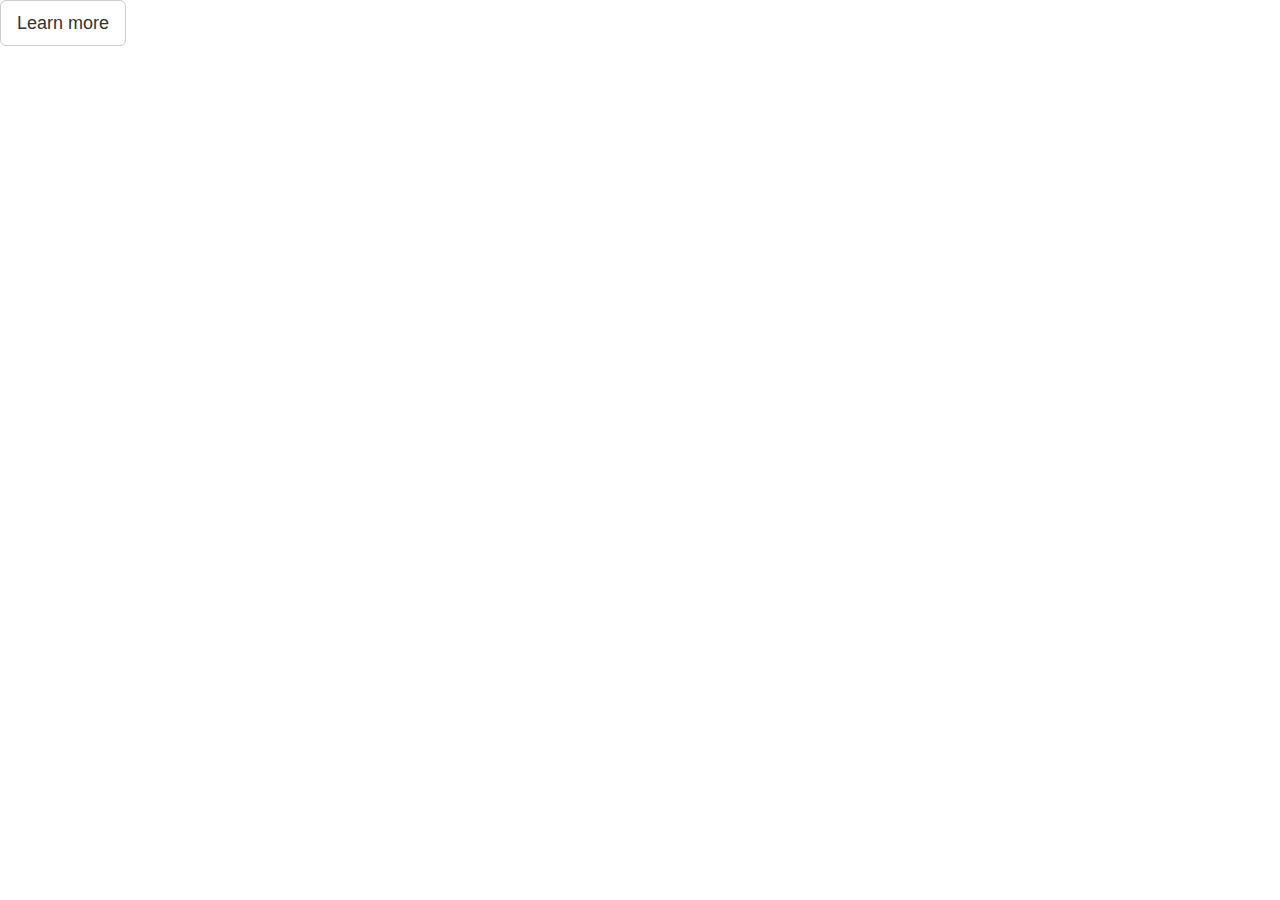
==== index.html @ 2f65ccb6 "ghh" ====
<!DOCTYPE HTML>

<html lang="en">
<head>
	<title>Rebecca</title>
	<meta charset="utf-8">
	<meta name="viewport" content="width=device-width, initial-scale=1">
	<link rel="stylesheet" type="text/css" href="style.css">
	<link rel="stylesheet" href="https://maxcdn.bootstrapcdn.com/bootstrap/3.3.6/css/bootstrap.min.css">
	<script src="https://ajax.googleapis.com/ajax/libs/jquery/1.12.0/jquery.min.js"></script>
	<script src="https://maxcdn.bootstrapcdn.com/bootstrap/3.3.6/js/bootstrap.min.js"></script>
</head>

<body>


<!--PROFIL -->
    <div class="site-wrapper bg-1">
      <div class="site-wrapper-inner">
        <div class="cover-container">
		    <div class="inner cover">
              <a href="#" class="btn btn-lg btn-default">Learn more</a>
          </div>
		</div>
      </div>
    </div>
	




</body>

</html>
---- style.css ----
/* För att inte få saker under navbar */
#profildel{
	margin-top: 6%;
	padding-top:5px;
	margin-bottom: 3%;
	font-family: Century Gothic,CenturyGothic,AppleGothic,sans-serif;
}

.container{
	font-family: Century Gothic,CenturyGothic,AppleGothic,sans-serif;
}

.invisible{
	color: white;
}

/*profilbild*/
#profil{
	float:right;
	margin-right:10%;
	margin-top: 5%;
}

/*texten bredvid profilbilden*/
#profiltext{
	margin-top: 3%;
}

h2{
	padding-bottom: 15px;
	padding-top:15px;
}

.projektbild{
	margin-top:2%;
	width: 80%;
	margin-left: 15%;
	margin-top: 5%;
	margin-bottom:17%;
}

.grey{
	background-color: #3d3d3d;
	color: white;
	margin-top: 6%;
	padding-top:5px;
	margin-bottom: 3%;
}

#engagemangbild{
	width:100%;
	margin-bottom:10%;
}

#footer{
	background-color: #3d3d3d;
	color: white;
	padding: 2%;
}

#last{
	float: center;
}
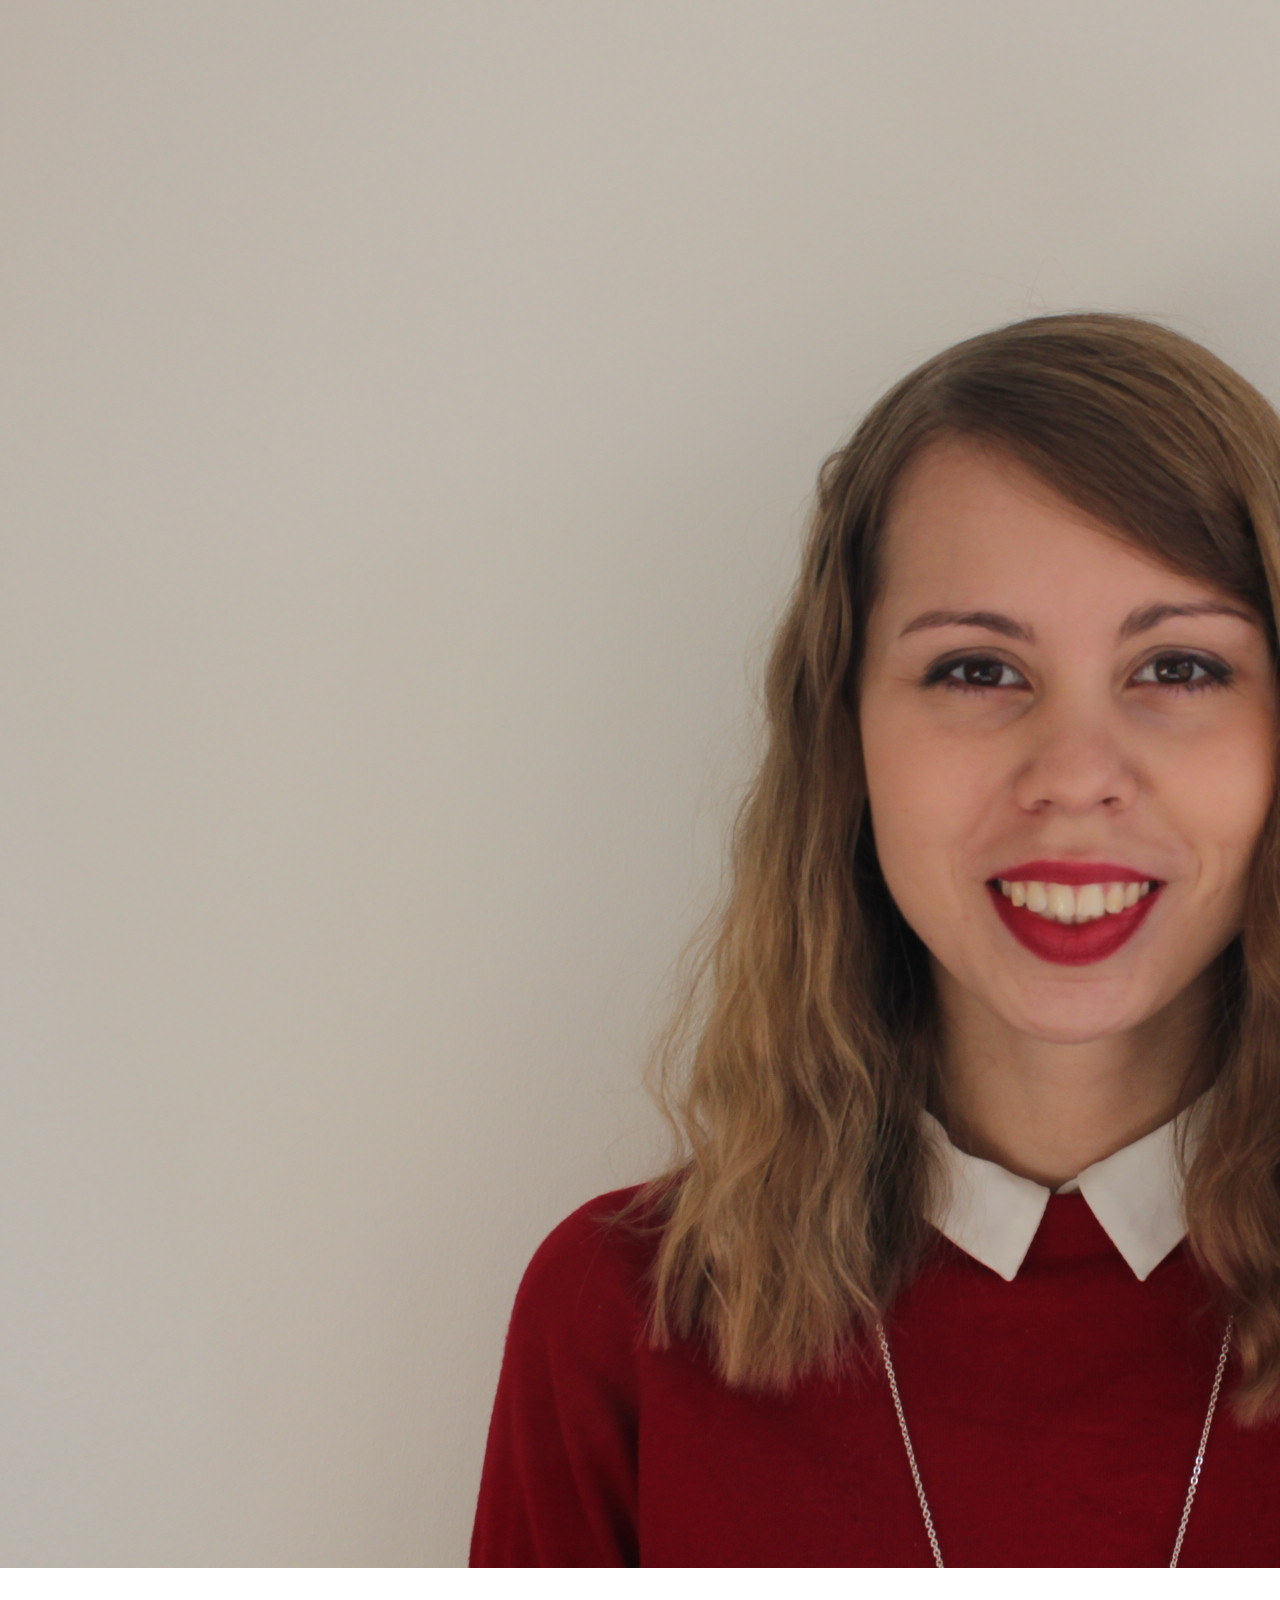
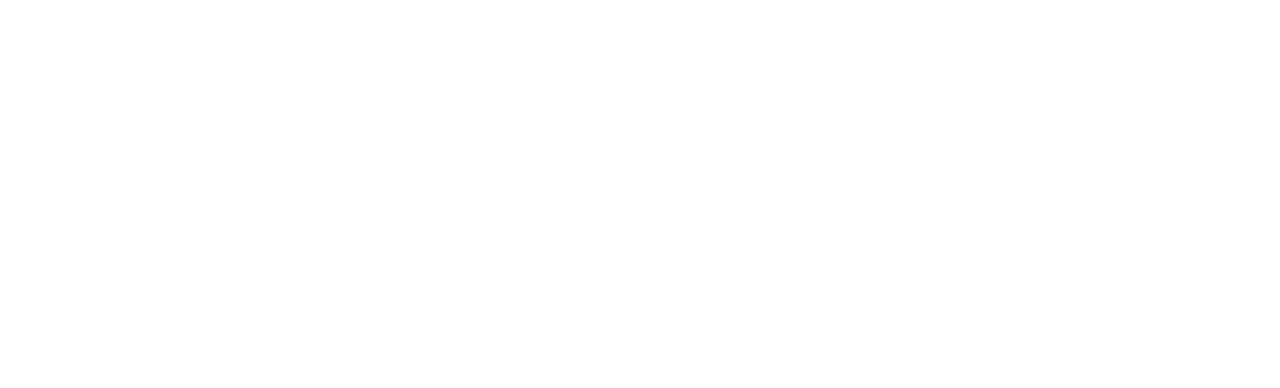
==== commit 30db0ee4: "test" ====
--- a/index.html
+++ b/index.html
@@ -13,20 +13,18 @@
 
 <body>
 
-
-<!--PROFIL -->
-    <div class="site-wrapper bg-1">
-      <div class="site-wrapper-inner">
-        <div class="cover-container">
-		    <div class="inner cover">
-              <a href="#" class="btn btn-lg btn-default">Learn more</a>
-          </div>
+<header class="intro">
+<img src="images/startbild.JPG" id="bg" alt="">
+	<div class="intro-body">
+		<div class="container">
+			<div class="row">
+				<div class="col-md-8 col-md-offset-2"></div>
+					<a class="btn btn-circle page-scroll">
+				</div>
+			</div>
 		</div>
-      </div>
-    </div>
-	
-
-
+	</div>
+</header>
 
 
 </body>
--- a/style.css
+++ b/style.css
@@ -1,3 +1,160 @@
+.bg-1 { 
+    background-image: url("images/startbild.JPG")
+    color: #ffffff;
+}
+
+.intro {
+    display: table;
+    width: 100%;
+    height: auto;
+    padding: 100px 0;
+    text-align: center;
+    color: #fff;
+    background: url('images/startbild.JPG') no-repeat bottom center scroll;
+    background-color: #000;
+    -webkit-background-size: cover;
+    -moz-background-size: cover;
+    background-size: cover;
+    -o-background-size: cover;
+}
+
+.intro .intro-body {
+    display: table-cell;
+    vertical-align: middle;
+
+}
+
+.intro .intro-body .brand-heading {
+    font-size: 40px;
+}
+
+.intro .intro-body .intro-text {
+    font-size: 18px;
+}
+
+@media(min-width:768px) {
+    .intro {
+        height: 100%;
+        padding: 0;
+    }
+
+    .intro .intro-body .brand-heading {
+        font-size: 100px;
+    }
+
+    .intro .intro-body .intro-text {
+        font-size: 26px;
+    }
+}
+
+.btn-circle {
+    width: 70px;
+    height: 70px;
+    margin-top: 350px;
+    padding: 7px 16px;
+    border: 2px solid #fff;
+    border-radius: 100%!important;
+    font-size: 40px;
+    color: #fff;
+    background: 0 0;
+    -webkit-transition: background .3s ease-in-out;
+    -moz-transition: background .3s ease-in-out;
+    transition: background .3s ease-in-out;
+}
+
+.btn-circle:hover,
+.btn-circle:focus {
+    outline: 0;
+    color: #fff;
+    background: rgba(255,255,255,.1);
+}
+
+.btn-circle i.animated {
+    -webkit-transition-property: -webkit-transform;
+    -webkit-transition-duration: 1s;
+    -moz-transition-property: -moz-transform;
+    -moz-transition-duration: 1s;
+}
+
+.btn-circle:hover i.animated {
+    -webkit-animation-name: pulse;
+    -moz-animation-name: pulse;
+    -webkit-animation-duration: 1.5s;
+    -moz-animation-duration: 1.5s;
+    -webkit-animation-iteration-count: infinite;
+    -moz-animation-iteration-count: infinite;
+    -webkit-animation-timing-function: linear;
+    -moz-animation-timing-function: linear;
+}
+
+@-webkit-keyframes pulse {    
+    0% {
+        -webkit-transform: scale(1);
+        transform: scale(1);
+    }
+
+    50% {
+        -webkit-transform: scale(1.2);
+        transform: scale(1.2);
+    }
+
+    100% {
+        -webkit-transform: scale(1);
+        transform: scale(1);
+    }
+}
+
+@-moz-keyframes pulse {    
+    0% {
+        -moz-transform: scale(1);
+        transform: scale(1);
+    }
+
+    50% {
+        -moz-transform: scale(1.2);
+        transform: scale(1.2);
+    }
+
+    100% {
+        -moz-transform: scale(1);
+        transform: scale(1);
+    }
+}
+
+
+
+
+
+
+
+
+
+
+
+
+
+
+
+
+
+
+
+
+
+
+
+
+
+
+
+
+
+
+
+
+
+
+
 /* För att inte få saker under navbar */
 #profildel{
 	margin-top: 6%;
@@ -49,7 +206,8 @@
 
 #engagemangbild{
 	width:100%;
-	margin-bottom:10%;
+	margin-bottom:15%;
+	
 }
 
 #footer{
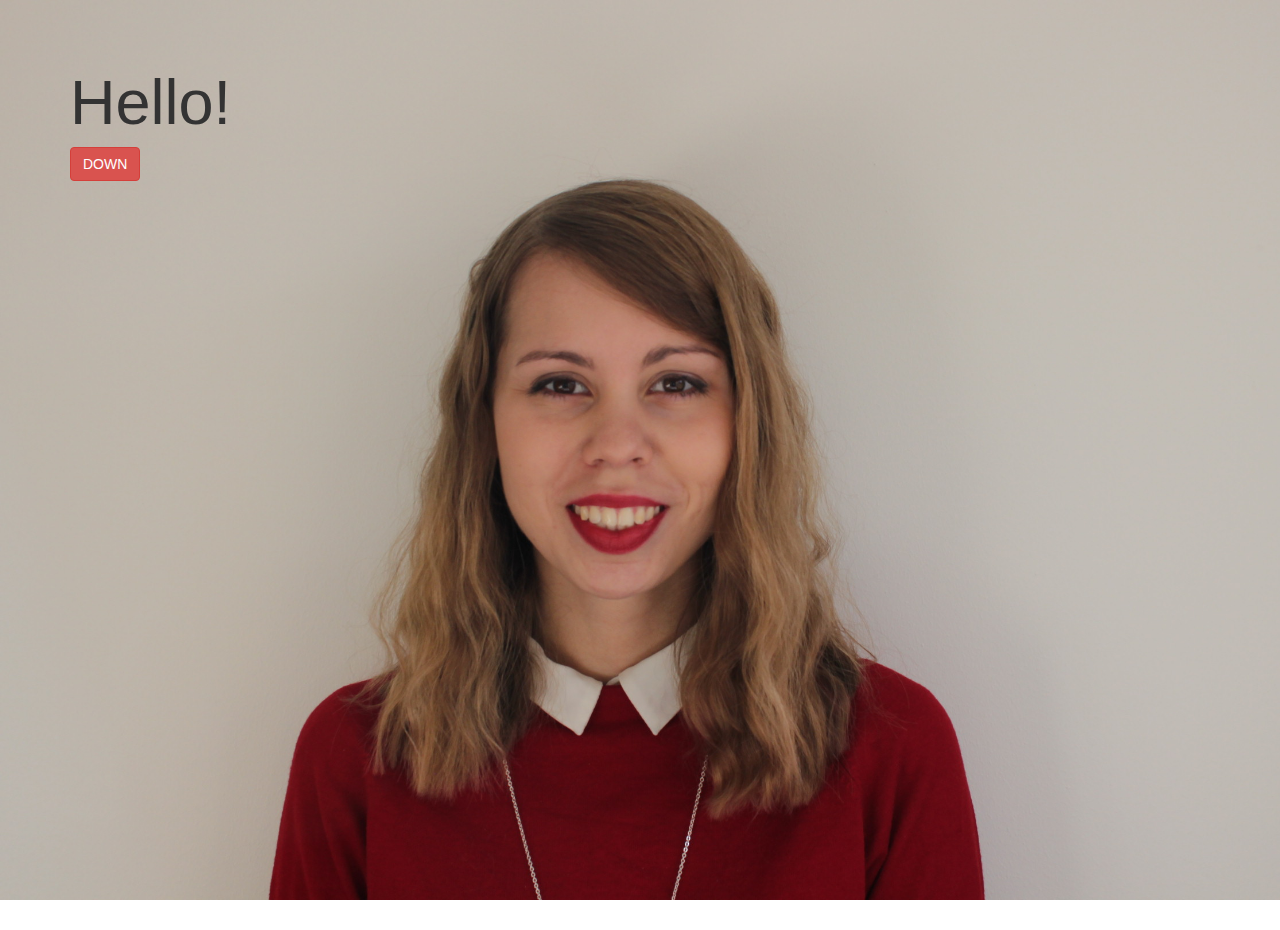
==== commit 230cbc9f: "test" ====
--- a/index.html
+++ b/index.html
@@ -13,18 +13,21 @@
 
 <body>
 
-<header class="intro">
-<img src="images/startbild.JPG" id="bg" alt="">
-	<div class="intro-body">
-		<div class="container">
-			<div class="row">
-				<div class="col-md-8 col-md-offset-2"></div>
-					<a class="btn btn-circle page-scroll">
-				</div>
-			</div>
+<div class="jumbotron">
+  <div class="container">
+    <div class="row">
+		<div class="col-md-12">
+			<h1>Hello!</h1>
 		</div>
 	</div>
-</header>
+	<div class="row">
+		<div class="col-md-12">
+			<button type="button" class="btn btn-danger">DOWN</button>
+		</div>
+	</div>
+		
+  </div>
+</div>
 
 
 </body>
--- a/style.css
+++ b/style.css
@@ -1,131 +1,10 @@
-.bg-1 { 
-    background-image: url("images/startbild.JPG")
-    color: #ffffff;
+
+.jumbotron{
+    height: 100vh;
+	background-image: url('images/startbild.JPG');
+	background-size: cover;
+	background-repeat: no-repeat
 }
-
-.intro {
-    display: table;
-    width: 100%;
-    height: auto;
-    padding: 100px 0;
-    text-align: center;
-    color: #fff;
-    background: url('images/startbild.JPG') no-repeat bottom center scroll;
-    background-color: #000;
-    -webkit-background-size: cover;
-    -moz-background-size: cover;
-    background-size: cover;
-    -o-background-size: cover;
-}
-
-.intro .intro-body {
-    display: table-cell;
-    vertical-align: middle;
-
-}
-
-.intro .intro-body .brand-heading {
-    font-size: 40px;
-}
-
-.intro .intro-body .intro-text {
-    font-size: 18px;
-}
-
-@media(min-width:768px) {
-    .intro {
-        height: 100%;
-        padding: 0;
-    }
-
-    .intro .intro-body .brand-heading {
-        font-size: 100px;
-    }
-
-    .intro .intro-body .intro-text {
-        font-size: 26px;
-    }
-}
-
-.btn-circle {
-    width: 70px;
-    height: 70px;
-    margin-top: 350px;
-    padding: 7px 16px;
-    border: 2px solid #fff;
-    border-radius: 100%!important;
-    font-size: 40px;
-    color: #fff;
-    background: 0 0;
-    -webkit-transition: background .3s ease-in-out;
-    -moz-transition: background .3s ease-in-out;
-    transition: background .3s ease-in-out;
-}
-
-.btn-circle:hover,
-.btn-circle:focus {
-    outline: 0;
-    color: #fff;
-    background: rgba(255,255,255,.1);
-}
-
-.btn-circle i.animated {
-    -webkit-transition-property: -webkit-transform;
-    -webkit-transition-duration: 1s;
-    -moz-transition-property: -moz-transform;
-    -moz-transition-duration: 1s;
-}
-
-.btn-circle:hover i.animated {
-    -webkit-animation-name: pulse;
-    -moz-animation-name: pulse;
-    -webkit-animation-duration: 1.5s;
-    -moz-animation-duration: 1.5s;
-    -webkit-animation-iteration-count: infinite;
-    -moz-animation-iteration-count: infinite;
-    -webkit-animation-timing-function: linear;
-    -moz-animation-timing-function: linear;
-}
-
-@-webkit-keyframes pulse {    
-    0% {
-        -webkit-transform: scale(1);
-        transform: scale(1);
-    }
-
-    50% {
-        -webkit-transform: scale(1.2);
-        transform: scale(1.2);
-    }
-
-    100% {
-        -webkit-transform: scale(1);
-        transform: scale(1);
-    }
-}
-
-@-moz-keyframes pulse {    
-    0% {
-        -moz-transform: scale(1);
-        transform: scale(1);
-    }
-
-    50% {
-        -moz-transform: scale(1.2);
-        transform: scale(1.2);
-    }
-
-    100% {
-        -moz-transform: scale(1);
-        transform: scale(1);
-    }
-}
-
-
-
-
-
-
 
 
 
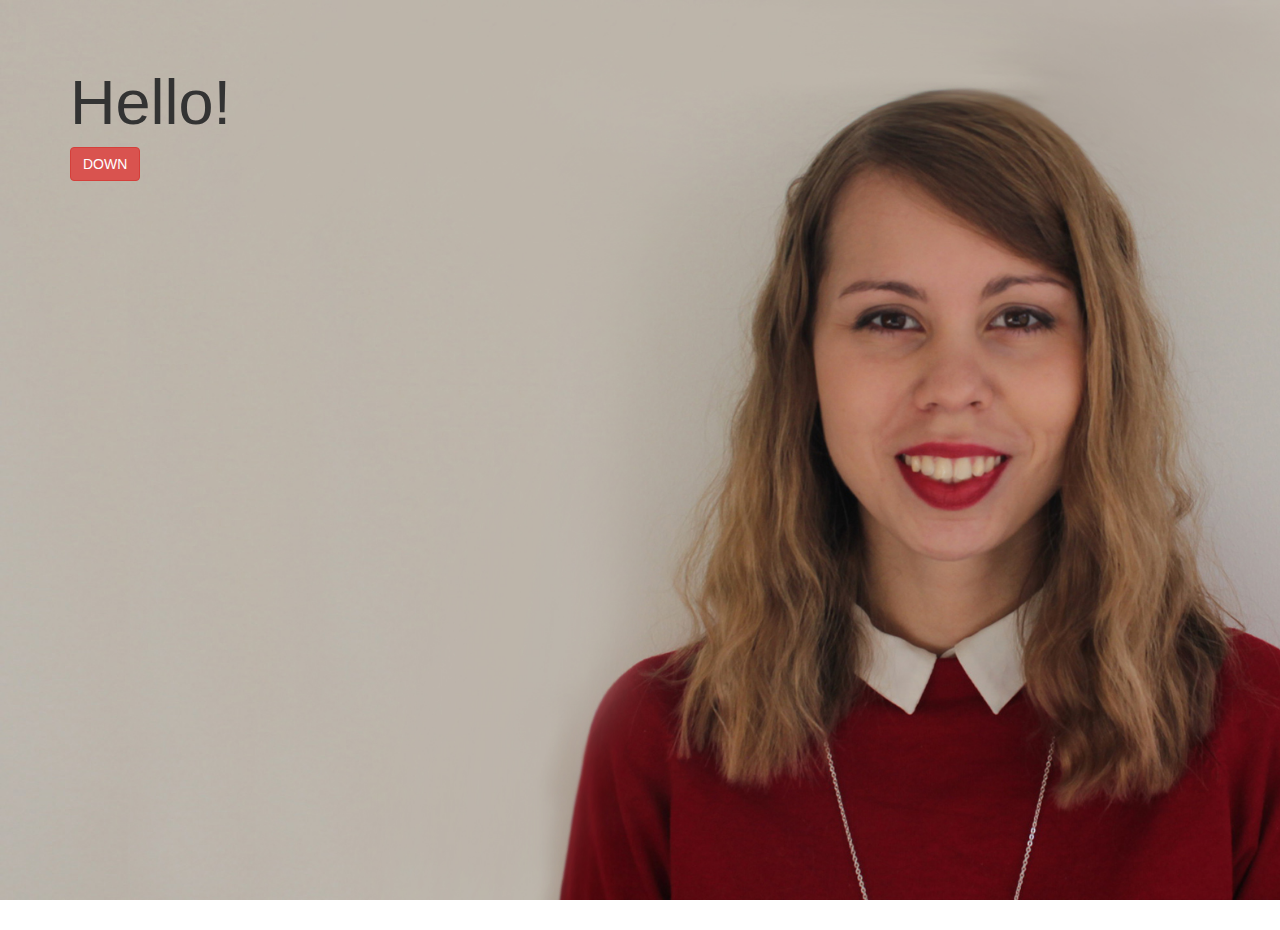
==== commit 6677ecd8: "test" ====
--- a/index.html
+++ b/index.html
@@ -13,7 +13,7 @@
 
 <body>
 
-<div class="jumbotron">
+<div class="jumbotron center-block">
   <div class="container">
     <div class="row">
 		<div class="col-md-12">
--- a/style.css
+++ b/style.css
@@ -3,7 +3,8 @@
     height: 100vh;
 	background-image: url('images/startbild.JPG');
 	background-size: cover;
-	background-repeat: no-repeat
+	justify-content: center;
+	background-repeat: no-repeat;
 }
 
 
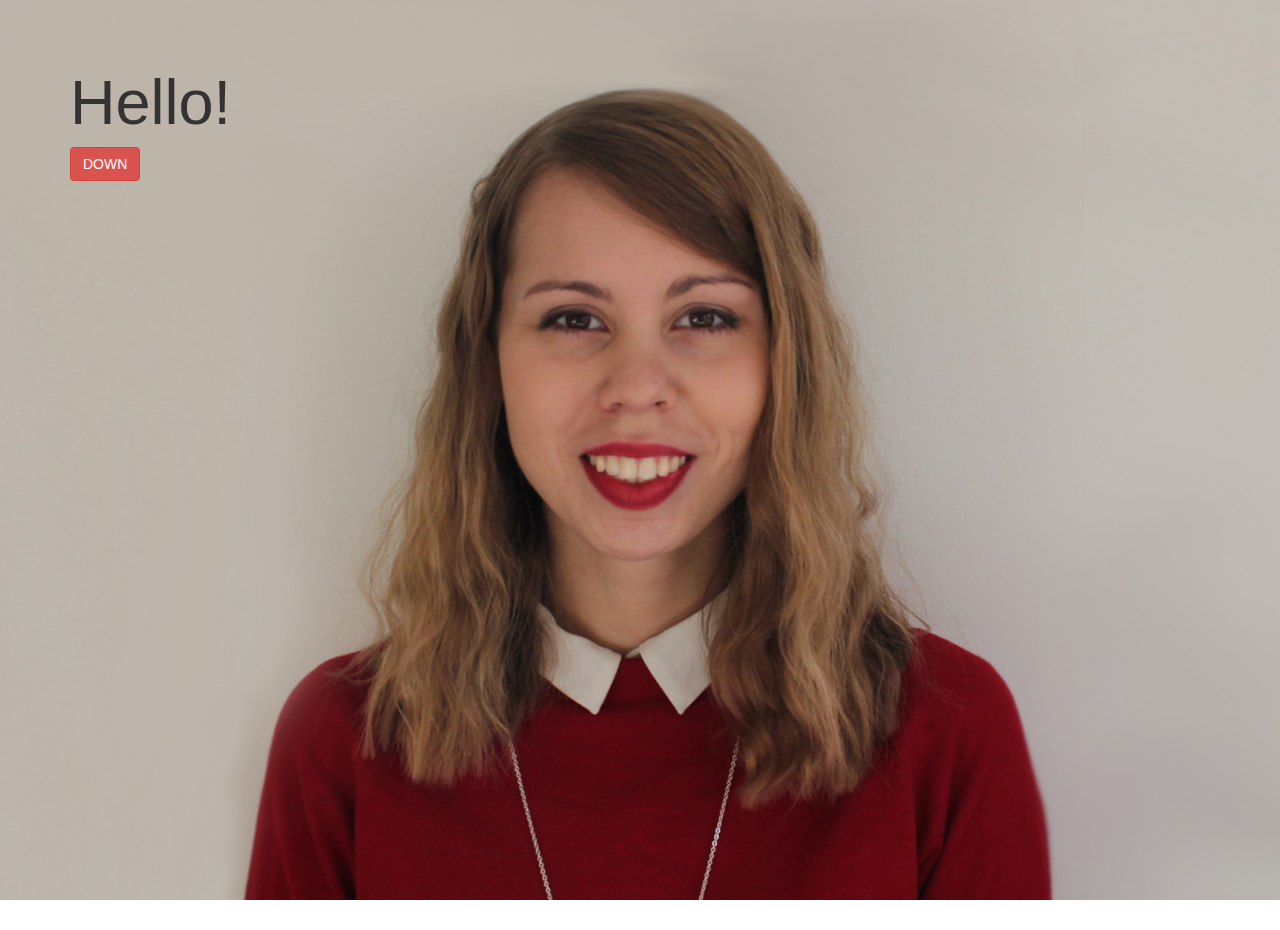
==== commit 436b069e: "test" ====
--- a/index.html
+++ b/index.html
@@ -13,7 +13,7 @@
 
 <body>
 
-<div class="jumbotron center-block">
+<div class="jumbotron">
   <div class="container">
     <div class="row">
 		<div class="col-md-12">
--- a/style.css
+++ b/style.css
@@ -3,8 +3,9 @@
     height: 100vh;
 	background-image: url('images/startbild.JPG');
 	background-size: cover;
-	justify-content: center;
 	background-repeat: no-repeat;
+	background-attachment: fixed;
+	background-position:center;
 }
 
 
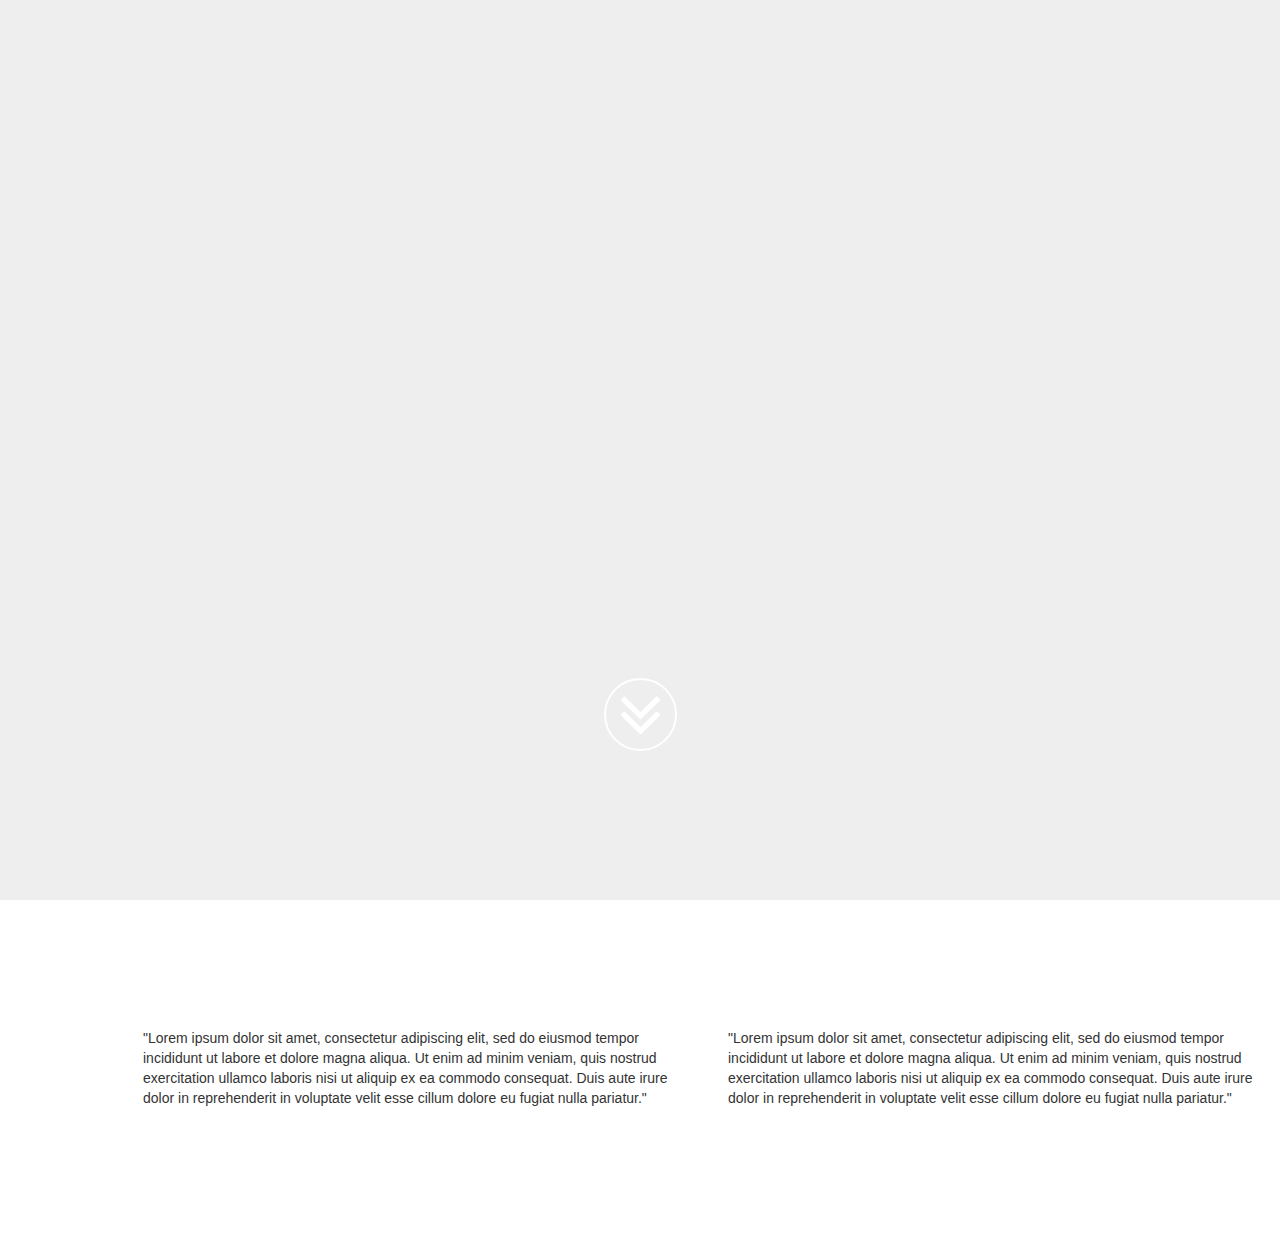
==== commit c16ffc99: "Button fixed" ====
--- a/index.html
+++ b/index.html
@@ -6,30 +6,47 @@
 	<meta charset="utf-8">
 	<meta name="viewport" content="width=device-width, initial-scale=1">
 	<link rel="stylesheet" type="text/css" href="style.css">
+	<link rel="stylesheet" href="font-awesome/css/font-awesome.min.css">
 	<link rel="stylesheet" href="https://maxcdn.bootstrapcdn.com/bootstrap/3.3.6/css/bootstrap.min.css">
 	<script src="https://ajax.googleapis.com/ajax/libs/jquery/1.12.0/jquery.min.js"></script>
 	<script src="https://maxcdn.bootstrapcdn.com/bootstrap/3.3.6/js/bootstrap.min.js"></script>
+	
 </head>
 
 <body>
 
+<!-- Första bilden -->
 <div class="jumbotron">
   <div class="container">
-    <div class="row">
-		<div class="col-md-12">
-			<h1>Hello!</h1>
-		</div>
-	</div>
 	<div class="row">
 		<div class="col-md-12">
-			<button type="button" class="btn btn-danger">DOWN</button>
+			<a href="#threetimestext">
+				<button type="button" class="btn-circle center-block" >
+					<i class="fa fa-angle-double-down fa-5x"></i>
+				</button>
+            </a>
 		</div>
 	</div>
 		
   </div>
 </div>
 
-
+<div id="threetimestext">
+  <div class="container">
+    <div class="row">
+		<div class="col-md-6">
+			<p>"Lorem ipsum dolor sit amet, consectetur adipiscing elit, sed do eiusmod tempor incididunt ut labore et dolore magna aliqua. 
+			Ut enim ad minim veniam, quis nostrud exercitation ullamco laboris nisi ut aliquip ex ea commodo consequat. Duis aute irure dolor 
+			in reprehenderit in voluptate velit esse cillum dolore eu fugiat nulla pariatur."</p>
+		</div>
+		<div class="col-md-6">
+			<p>"Lorem ipsum dolor sit amet, consectetur adipiscing elit, sed do eiusmod tempor incididunt ut labore et dolore magna aliqua. 
+			Ut enim ad minim veniam, quis nostrud exercitation ullamco laboris nisi ut aliquip ex ea commodo consequat. Duis aute irure dolor 
+			in reprehenderit in voluptate velit esse cillum dolore eu fugiat nulla pariatur."</p>
+		</div>
+	</div>
+  </div>
+</div>
 </body>
 
 </html>
--- a/style.css
+++ b/style.css
@@ -1,102 +1,84 @@
 
-.jumbotron{
-    height: 100vh;
-	background-image: url('images/startbild.JPG');
-	background-size: cover;
-	background-repeat: no-repeat;
-	background-attachment: fixed;
-	background-position:center;
-}
+	.jumbotron{
+		height: 100vh;
+		background-image: url('rcedermalm.github.io/images/startbild1.JPG');
+		background-size: cover;
+		background-repeat: no-repeat;
+		background-attachment: fixed;
+		background-position:center;
+		position: center;
+	}
+
+	.jumbotron:hover{
+		-webkit-animation-name: gallery;
+		-webkit-animation-duration: 2s;
+		-webkit-animation-iteration-count: 1;
+		
+		animation-name: gallery;
+		animation-duration: 2s;
+		animation-iteration-count: 1;
+
+	}
+	
+	.btn-circle {
+		width: 73px;
+		height: 73px;
+		margin-top: 70vh;
+		border: 2px solid #ffffff;
+		border-radius: 100% !important;
+		color: #ffffff;
+		background: 0 0;
+
+	}
+
+	#threetimestext{
+		margin: 10%;
+	}
+
+		
+
+	@-webkit-keyframes gallery {
+	  0% {
+		background-image: url('rcedermalm.github.io/images/startbild2.jpg');
+	  }
+	  20% {
+		background-image: url('rcedermalm.github.io/images/startbild3.jpg');
+	  }
+	  40% {
+		background-image: url('rcedermalm.github.io/images/startbild4.jpg');
+	  }
+	  60% {
+		background-image: url('rcedermalm.github.io/images/startbild5.jpg');
+	  }
+	  80% {
+		background-image: url('rcedermalm.github.io/images/startbild2.jpg');
+	  }
+	  100% {
+		background-image: url('rcedermalm.github.io/images/startbild1.JPG');
+	  }
+	}
+
+	@keyframes gallery {
+	  0% {
+		background-image: url('rcedermalm.github.io/images/startbild2.jpg');
+	  }
+	  20% {
+		background-image: url('rcedermalm.github.io/images/startbild3.jpg');
+	  }
+	  40% {
+		background-image: url('rcedermalm.github.io/images/startbild4.jpg');
+	  }
+	  60% {
+		background-image: url('rcedermalm.github.io/images/startbild5.jpg');
+	  }
+	  80% {
+		background-image: url('rcedermalm.github.io/images/startbild2.jpg);
+	  }
+	  100% {
+		background-image: url('rcedermalm.github.io/images/startbild1.JPG');
+	  }
+	}
 
 
 
 
-
-
-
-
-
-
-
-
-
-
-
-
-
-
-
-
-
-
-
-
-
-
-
-
-
-/* För att inte få saker under navbar */
-#profildel{
-	margin-top: 6%;
-	padding-top:5px;
-	margin-bottom: 3%;
-	font-family: Century Gothic,CenturyGothic,AppleGothic,sans-serif;
-}
-
-.container{
-	font-family: Century Gothic,CenturyGothic,AppleGothic,sans-serif;
-}
-
-.invisible{
-	color: white;
-}
-
-/*profilbild*/
-#profil{
-	float:right;
-	margin-right:10%;
-	margin-top: 5%;
-}
-
-/*texten bredvid profilbilden*/
-#profiltext{
-	margin-top: 3%;
-}
-
-h2{
-	padding-bottom: 15px;
-	padding-top:15px;
-}
-
-.projektbild{
-	margin-top:2%;
-	width: 80%;
-	margin-left: 15%;
-	margin-top: 5%;
-	margin-bottom:17%;
-}
-
-.grey{
-	background-color: #3d3d3d;
-	color: white;
-	margin-top: 6%;
-	padding-top:5px;
-	margin-bottom: 3%;
-}
-
-#engagemangbild{
-	width:100%;
-	margin-bottom:15%;
-	
-}
-
-#footer{
-	background-color: #3d3d3d;
-	color: white;
-	padding: 2%;
-}
-
-#last{
-	float: center;
-}
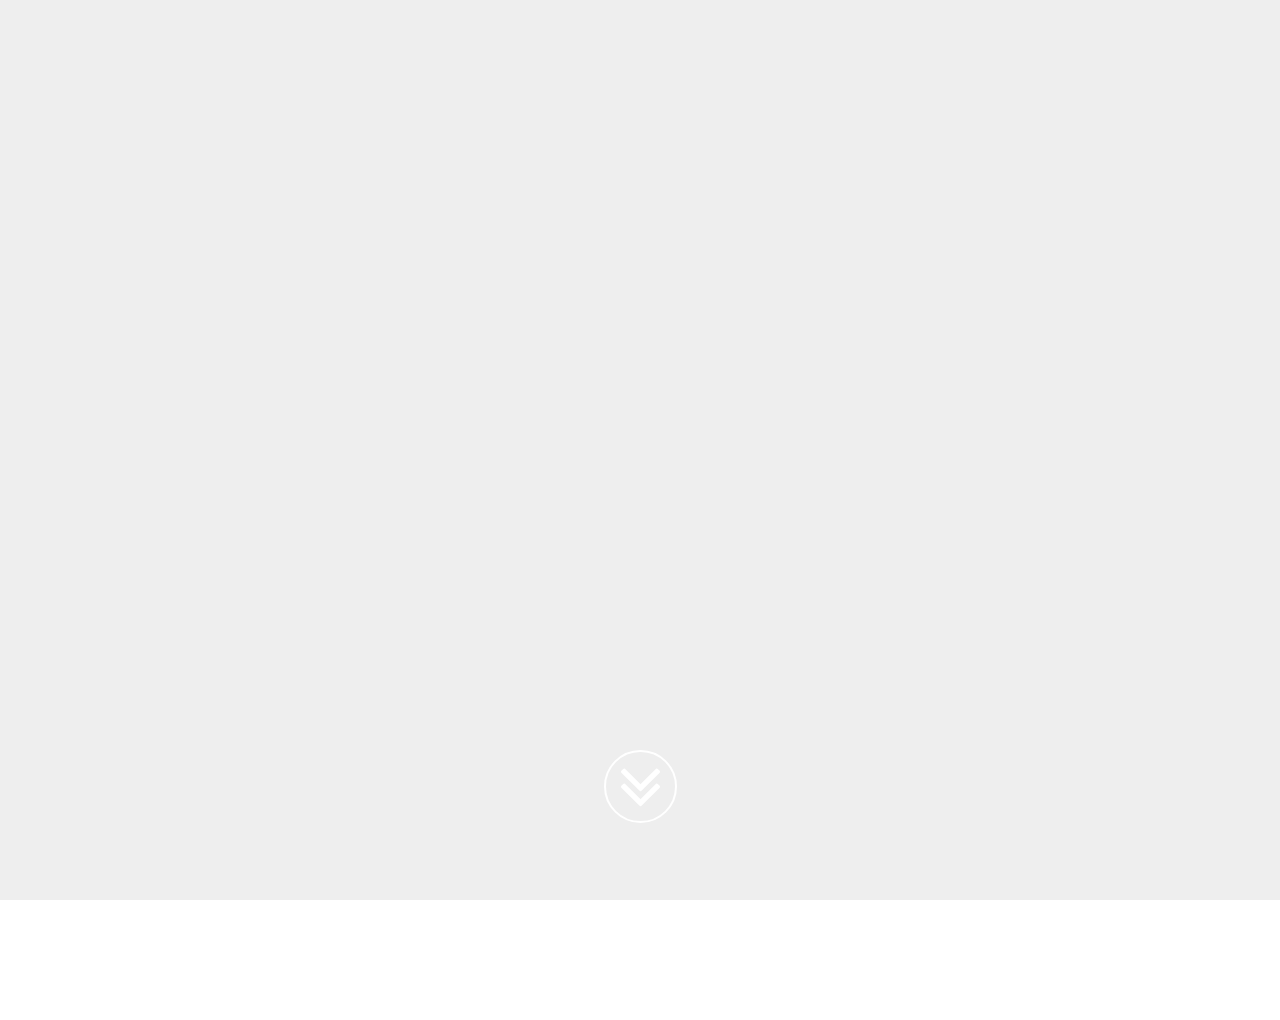
==== commit 4913388b: "Button fixed" ====
--- a/index.html
+++ b/index.html
@@ -20,18 +20,17 @@
   <div class="container">
 	<div class="row">
 		<div class="col-md-12">
-			<a href="#threetimestext">
+			<a href="#info">
 				<button type="button" class="btn-circle center-block" >
 					<i class="fa fa-angle-double-down fa-5x"></i>
 				</button>
             </a>
 		</div>
-	</div>
-		
+	</div>		
   </div>
 </div>
 
-<div id="threetimestext">
+<div id="info">
   <div class="container">
     <div class="row">
 		<div class="col-md-6">
--- a/style.css
+++ b/style.css
@@ -1,3 +1,7 @@
+	body {
+		background-color: #a80202;
+	}
+
 
 	.jumbotron{
 		height: 100vh;
@@ -7,6 +11,7 @@
 		background-attachment: fixed;
 		background-position:center;
 		position: center;
+		margin-bottom:0%;
 	}
 
 	.jumbotron:hover{
@@ -23,7 +28,7 @@
 	.btn-circle {
 		width: 73px;
 		height: 73px;
-		margin-top: 70vh;
+		margin-top: 78vh;
 		border: 2px solid #ffffff;
 		border-radius: 100% !important;
 		color: #ffffff;
@@ -31,8 +36,8 @@
 
 	}
 
-	#threetimestext{
-		margin: 10%;
+	#info{
+		color: #ffffff;
 	}
 
 		
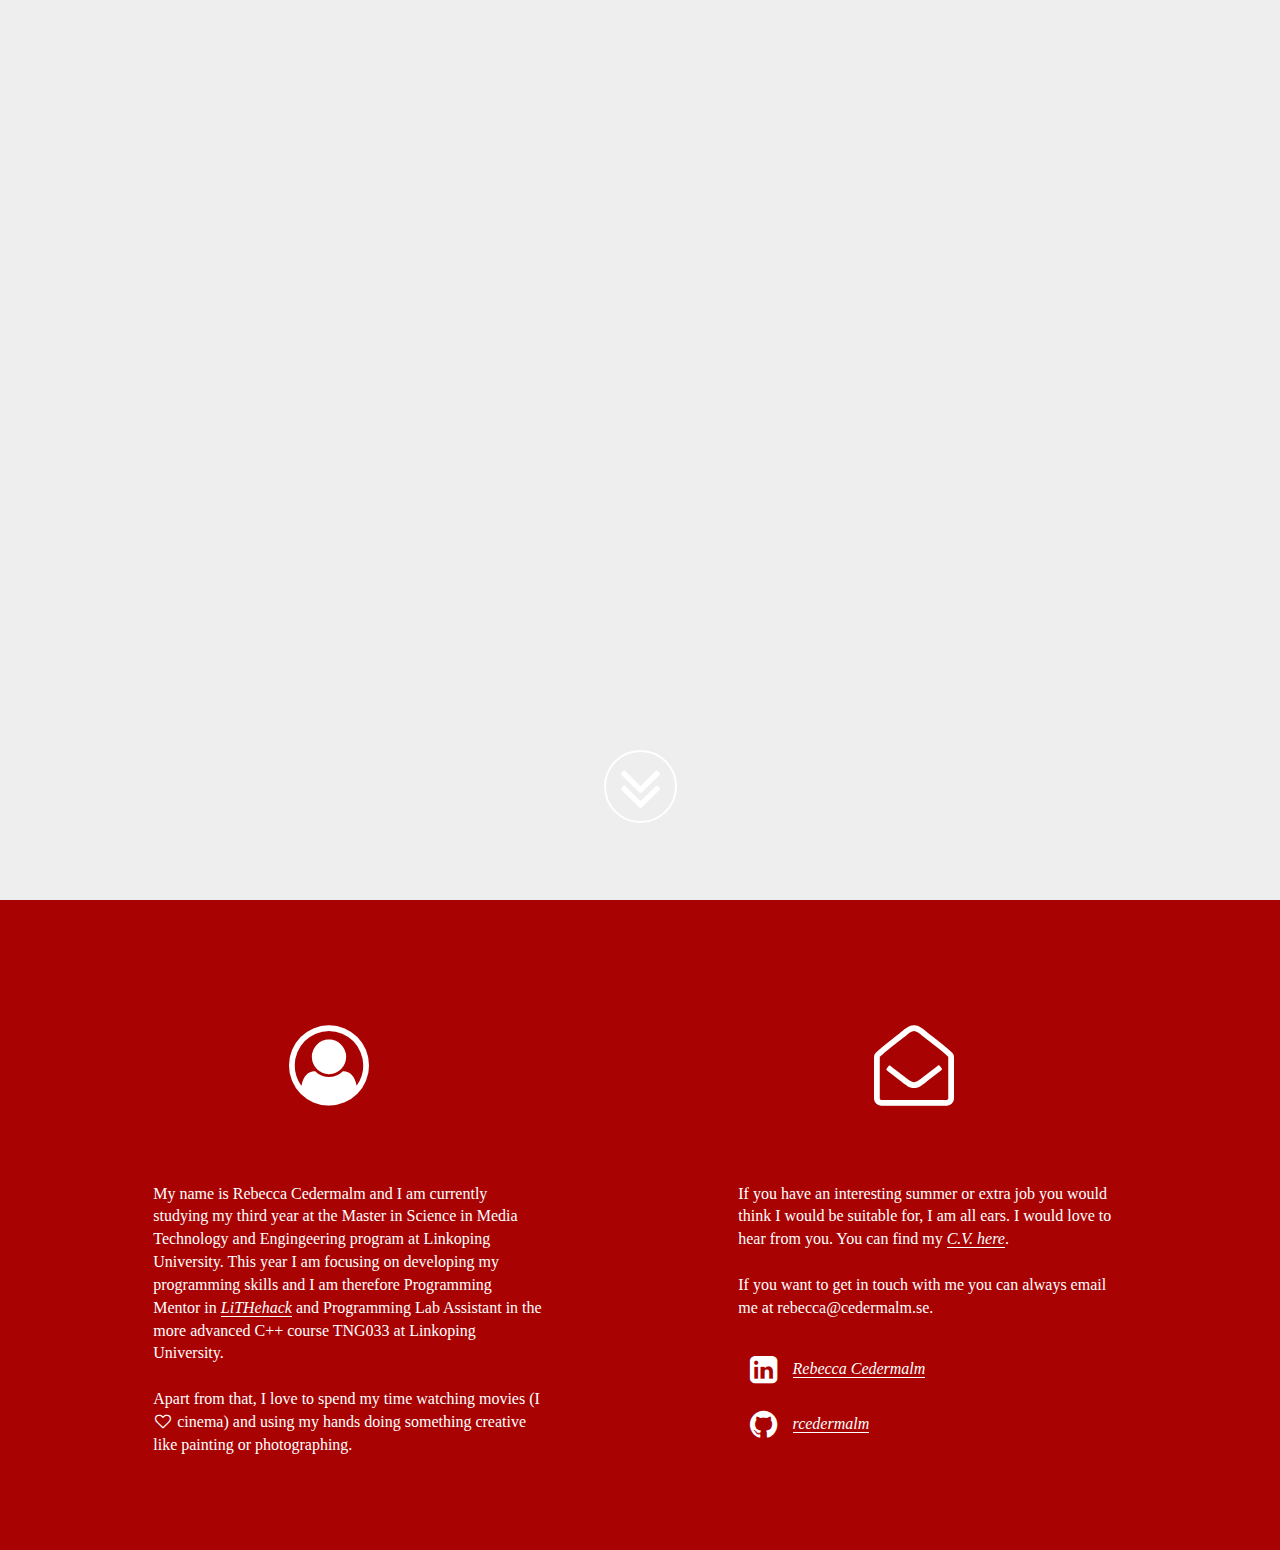
==== commit b5954029: "Some final touches, for now" ====
--- a/index.html
+++ b/index.html
@@ -10,6 +10,8 @@
 	<link rel="stylesheet" href="https://maxcdn.bootstrapcdn.com/bootstrap/3.3.6/css/bootstrap.min.css">
 	<script src="https://ajax.googleapis.com/ajax/libs/jquery/1.12.0/jquery.min.js"></script>
 	<script src="https://maxcdn.bootstrapcdn.com/bootstrap/3.3.6/js/bootstrap.min.js"></script>
+	<script type="text/javascript" src="script.js"></script>
+	<link rel="icon" type="image/gif" href="images/heart.png" />
 	
 </head>
 
@@ -34,14 +36,21 @@
   <div class="container">
     <div class="row">
 		<div class="col-md-6">
-			<p>"Lorem ipsum dolor sit amet, consectetur adipiscing elit, sed do eiusmod tempor incididunt ut labore et dolore magna aliqua. 
-			Ut enim ad minim veniam, quis nostrud exercitation ullamco laboris nisi ut aliquip ex ea commodo consequat. Duis aute irure dolor 
-			in reprehenderit in voluptate velit esse cillum dolore eu fugiat nulla pariatur."</p>
+			<p>
+			<i class="fa fa-user-circle-o bigicons fa-5x" aria-hidden="true"></i> <br>
+			My name is Rebecca Cedermalm and I am currently studying my third year at the Master in Science in Media Technology and Engingeering program at Linkoping University.
+			This year I am focusing on developing my programming skills and I am therefore Programming Mentor in <a href="http://www.lithehack.se">LiTHehack</a> and Programming Lab Assistant in the more advanced C++ course TNG033
+			at Linkoping University. <br><br>Apart from that, I love to spend my time watching movies (I <i class="fa fa-heart-o smallIcon" aria-hidden="true"></i> cinema) and using my hands doing something creative like painting or photographing. </p>
 		</div>
 		<div class="col-md-6">
-			<p>"Lorem ipsum dolor sit amet, consectetur adipiscing elit, sed do eiusmod tempor incididunt ut labore et dolore magna aliqua. 
-			Ut enim ad minim veniam, quis nostrud exercitation ullamco laboris nisi ut aliquip ex ea commodo consequat. Duis aute irure dolor 
-			in reprehenderit in voluptate velit esse cillum dolore eu fugiat nulla pariatur."</p>
+			<p>
+			<i class="fa fa-envelope-open-o bigicons fa-5x" aria-hidden="true"></i> <br>
+			If you have an interesting summer or extra job you would think I would be suitable for, I am all ears. I would love to hear from you. You can 
+			find my <a href="documents/CV.pdf">C.V. here</a>.<br><br>If you want to get in touch with me you can always email me at rebecca@cedermalm.se.
+			<br> <br>
+			<i class="fa fa-linkedin-square fa-2x iconalign" aria-hidden="true"></i> <a href="https://se.linkedin.com/in/rebecca-cedermalm-76a769113">Rebecca Cedermalm</a> <br>
+			<i class="fa fa-github fa-2x iconalign" aria-hidden="true"></i> <a href="https://github.com/rcedermalm">rcedermalm </a>
+			</p>
 		</div>
 	</div>
   </div>
--- a/style.css
+++ b/style.css
@@ -1,8 +1,65 @@
-	body {
-		background-color: #a80202;
+	html, body {
+		background-color: #a80202 !important;
+		color: #ffffff !important;
 	}
 
+	
+	@media screen and (orientation: portrait) {
+		p {
+		padding: 10%;
+		font-family: "Palatino Linotype", "Book Antiqua", Palatino, serif;
+		font-size: 16px;
+		}
+	}
+	
+	@media screen and (orientation: landscape) {
+		p {
+			padding: 15%;
+			font-family: "Palatino Linotype", "Book Antiqua", Palatino, serif;
+			font-size: 16px;
+		}
+		
+		.jumbotron:hover{
+		-webkit-animation-name: gallery;
+		-webkit-animation-duration: 2s;
+		-webkit-animation-iteration-count: 1;
+		
+		animation-name: gallery;
+		animation-duration: 2s;
+		animation-iteration-count: 1;
 
+		}
+	}
+	
+	.smallIcon{
+		font-size: 8px;
+		margin: 2px;
+	}
+	
+	i {
+		margin: 3%;
+	}
+	
+	a {
+		font-style: italic;
+		border-bottom: 1px solid #ffffff;
+		color: #ffffff !important; 
+	}
+	
+	.info{
+		min-height:100vh;
+	}
+	
+	.iconalign {
+		vertical-align: middle;
+	}
+
+	.bigicons {
+		margin-left: 35%;
+		text-align: center;
+		margin-bottom: 20%;
+	}
+	
 	.jumbotron{
 		height: 100vh;
 		background-image: url('rcedermalm.github.io/images/startbild1.JPG');
@@ -14,16 +71,7 @@
 		margin-bottom:0%;
 	}
 
-	.jumbotron:hover{
-		-webkit-animation-name: gallery;
-		-webkit-animation-duration: 2s;
-		-webkit-animation-iteration-count: 1;
-		
-		animation-name: gallery;
-		animation-duration: 2s;
-		animation-iteration-count: 1;
 
-	}
 	
 	.btn-circle {
 		width: 73px;
@@ -36,27 +84,25 @@
 
 	}
 
-	#info{
-		color: #ffffff;
-	}
+
 
 		
 
 	@-webkit-keyframes gallery {
 	  0% {
-		background-image: url('rcedermalm.github.io/images/startbild2.jpg');
+		background-image: url('rcedermalm.github.io/images/startbild2low.jpg');
 	  }
 	  20% {
-		background-image: url('rcedermalm.github.io/images/startbild3.jpg');
+		background-image: url('rcedermalm.github.io/images/startbild3low.jpg');
 	  }
 	  40% {
-		background-image: url('rcedermalm.github.io/images/startbild4.jpg');
+		background-image: url('rcedermalm.github.io/images/startbild4low.jpg');
 	  }
 	  60% {
-		background-image: url('rcedermalm.github.io/images/startbild5.jpg');
+		background-image: url('rcedermalm.github.io/images/startbild5low.jpg');
 	  }
 	  80% {
-		background-image: url('rcedermalm.github.io/images/startbild2.jpg');
+		background-image: url('rcedermalm.github.io/images/startbild2low.jpg');
 	  }
 	  100% {
 		background-image: url('rcedermalm.github.io/images/startbild1.JPG');
@@ -65,19 +111,19 @@
 
 	@keyframes gallery {
 	  0% {
-		background-image: url('rcedermalm.github.io/images/startbild2.jpg');
+		background-image: url('rcedermalm.github.io/images/startbild2low.jpg');
 	  }
 	  20% {
-		background-image: url('rcedermalm.github.io/images/startbild3.jpg');
+		background-image: url('rcedermalm.github.io/images/startbild3low.jpg');
 	  }
 	  40% {
-		background-image: url('rcedermalm.github.io/images/startbild4.jpg');
+		background-image: url('rcedermalm.github.io/images/startbild4low.jpg');
 	  }
 	  60% {
-		background-image: url('rcedermalm.github.io/images/startbild5.jpg');
+		background-image: url('rcedermalm.github.io/images/startbild5low.jpg');
 	  }
 	  80% {
-		background-image: url('rcedermalm.github.io/images/startbild2.jpg);
+		background-image: url('rcedermalm.github.io/images/startbild2low.jpg);
 	  }
 	  100% {
 		background-image: url('rcedermalm.github.io/images/startbild1.JPG');
